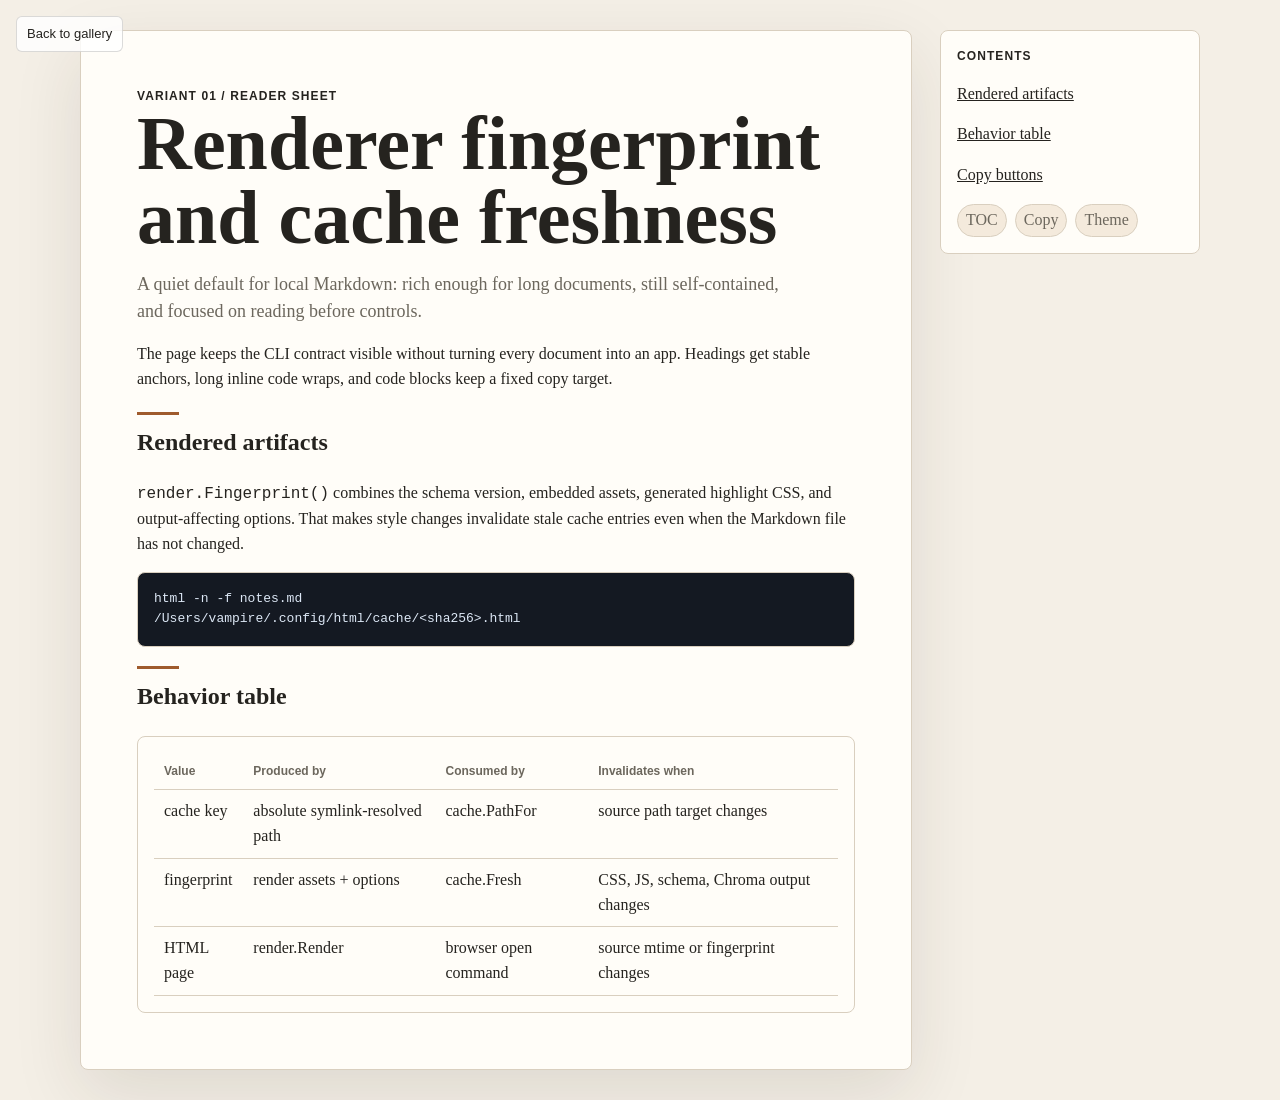
==== prototypes/examples/variant-01/index.html @ 4653a131 "feat: offline Markdown/stdin → self-contained HTML renderer Initial commit. CLI that renders a Markd" ====
<!doctype html>
<html lang="en">
<head>
  <meta charset="utf-8">
  <meta name="viewport" content="width=device-width, initial-scale=1">
  <meta name="generator" content="prototype-skill">
  <title>Variant 01 - Reader Sheet</title>
  <link rel="stylesheet" href="../../assets/prototype.css">
</head>
<body class="prototype v1">
  <a class="back" href="../../index.html">Back to gallery</a>
  <main class="doc-shell">
    <article class="article">
      <div class="eyebrow">Variant 01 / Reader Sheet</div>
      <h1 class="doc-title">Renderer fingerprint and cache freshness</h1>
      <p class="lead">A quiet default for local Markdown: rich enough for long documents, still self-contained, and focused on reading before controls.</p>
      <p>The page keeps the CLI contract visible without turning every document into an app. Headings get stable anchors, long inline code wraps, and code blocks keep a fixed copy target.</p>
      <h2>Rendered artifacts</h2>
      <p><code>render.Fingerprint()</code> combines the schema version, embedded assets, generated highlight CSS, and output-affecting options. That makes style changes invalidate stale cache entries even when the Markdown file has not changed.</p>
      <div class="code"><pre>html -n -f notes.md
/Users/vampire/.config/html/cache/&lt;sha256&gt;.html</pre></div>
      <h2>Behavior table</h2>
      <div class="table-box">
        <table class="data">
          <tr><th>Value</th><th>Produced by</th><th>Consumed by</th><th>Invalidates when</th></tr>
          <tr><td>cache key</td><td>absolute symlink-resolved path</td><td>cache.PathFor</td><td>source path target changes</td></tr>
          <tr><td>fingerprint</td><td>render assets + options</td><td>cache.Fresh</td><td>CSS, JS, schema, Chroma output changes</td></tr>
          <tr><td>HTML page</td><td>render.Render</td><td>browser open command</td><td>source mtime or fingerprint changes</td></tr>
        </table>
      </div>
    </article>
    <aside class="toc">
      <div class="toc-label">Contents</div>
      <p><a href="#rendered-artifacts">Rendered artifacts</a></p>
      <p><a href="#behavior-table">Behavior table</a></p>
      <p><a href="#copy-buttons">Copy buttons</a></p>
      <div class="badge-row"><span class="pill">TOC</span><span class="pill">Copy</span><span class="pill">Theme</span></div>
    </aside>
  </main>
</body>
</html>
---- prototypes/assets/prototype.css ----
*,
*::before,
*::after {
  box-sizing: border-box;
}

:root {
  color-scheme: light;
  --ink: #25231f;
  --muted: #6c675d;
  --paper: #fffdf8;
  --line: #ddd5c8;
  --soft: #f4efe6;
  --accent: #9f5b2d;
  --blue: #1664b5;
  --green: #24724b;
  --red: #a23a31;
  --shadow: 0 24px 70px rgba(41, 35, 26, 0.11);
  font-family: ui-serif, Georgia, Cambria, "Times New Roman", serif;
}

body {
  margin: 0;
  color: var(--ink);
  background: var(--bg, #f7f4ed);
  line-height: 1.55;
}

a {
  color: inherit;
}

code,
kbd,
.mono {
  font-family: ui-monospace, SFMono-Regular, "SF Mono", Menlo, Consolas, "Liberation Mono", monospace;
}

.selector {
  min-height: 100vh;
  padding: 42px clamp(18px, 4vw, 64px);
  background:
    linear-gradient(90deg, rgba(36, 31, 23, 0.04) 1px, transparent 1px),
    linear-gradient(180deg, #f8f4ec, #ece5d8);
  background-size: 52px 52px, auto;
}

.selector-shell {
  max-width: 1180px;
  margin: 0 auto;
}

.selector header {
  display: grid;
  grid-template-columns: minmax(0, 1fr) auto;
  gap: 28px;
  align-items: end;
  padding-bottom: 26px;
  border-bottom: 1px solid rgba(37, 35, 31, 0.18);
}

.eyebrow,
.meta-label,
.badge,
.toc-label {
  font-family: ui-sans-serif, -apple-system, BlinkMacSystemFont, "Segoe UI", sans-serif;
  font-size: 12px;
  font-weight: 750;
  letter-spacing: 0.09em;
  text-transform: uppercase;
}

.selector h1 {
  max-width: 760px;
  margin: 8px 0 0;
  font-size: clamp(40px, 7vw, 82px);
  line-height: 0.96;
  letter-spacing: 0;
}

.selector .summary {
  max-width: 470px;
  margin: 0;
  color: var(--muted);
  font-size: 17px;
}

.variant-grid {
  display: grid;
  grid-template-columns: repeat(3, minmax(0, 1fr));
  gap: 18px;
  margin-top: 30px;
}

.variant-card {
  min-height: 310px;
  display: flex;
  flex-direction: column;
  justify-content: space-between;
  padding: 20px;
  color: var(--card-ink, var(--ink));
  background: var(--card-bg, var(--paper));
  border: 1px solid var(--card-line, var(--line));
  border-radius: 8px;
  box-shadow: 0 14px 38px rgba(41, 35, 26, 0.08);
  text-decoration: none;
}

.variant-card h2 {
  margin: 12px 0 8px;
  font-size: 28px;
  line-height: 1.05;
  letter-spacing: 0;
}

.variant-card p {
  margin: 0;
  color: color-mix(in srgb, var(--card-ink, var(--ink)) 72%, transparent);
}

.mini-bars,
.mini-table,
.mini-doc,
.mini-board,
.mini-command,
.mini-map {
  height: 96px;
  border: 1px solid currentColor;
  border-radius: 6px;
  opacity: 0.72;
}

.mini-bars {
  background:
    linear-gradient(90deg, currentColor 0 18%, transparent 18% 24%, currentColor 24% 52%, transparent 52% 59%, currentColor 59% 82%, transparent 82%),
    linear-gradient(0deg, transparent 0 38%, currentColor 38% 42%, transparent 42% 61%, currentColor 61% 65%, transparent 65%);
}

.mini-table {
  background:
    linear-gradient(currentColor 0 1px, transparent 1px 33%, currentColor 33% calc(33% + 1px), transparent calc(33% + 1px) 66%, currentColor 66% calc(66% + 1px), transparent calc(66% + 1px)),
    linear-gradient(90deg, currentColor 0 1px, transparent 1px 36%, currentColor 36% calc(36% + 1px), transparent calc(36% + 1px) 70%, currentColor 70% calc(70% + 1px), transparent calc(70% + 1px));
}

.mini-doc {
  background:
    linear-gradient(currentColor 0 10px, transparent 10px 20px, currentColor 20px 25px, transparent 25px 38px, currentColor 38px 43px, transparent 43px),
    linear-gradient(90deg, transparent 0 70%, currentColor 70% 72%, transparent 72%);
}

.mini-board {
  background:
    linear-gradient(90deg, transparent 0 33%, currentColor 33% calc(33% + 1px), transparent calc(33% + 1px) 66%, currentColor 66% calc(66% + 1px), transparent calc(66% + 1px)),
    linear-gradient(currentColor 0 18px, transparent 18px);
}

.mini-command {
  background:
    radial-gradient(circle at 12px 18px, currentColor 0 4px, transparent 5px),
    linear-gradient(currentColor 0 8px, transparent 8px 20px, currentColor 20px 28px, transparent 28px 42px, currentColor 42px 50px, transparent 50px);
  background-size: 100% 100%, 74% 100%;
  background-position: 0 0, 42px 18px;
  background-repeat: no-repeat;
}

.mini-map {
  background:
    linear-gradient(135deg, transparent 0 23%, currentColor 23% 24%, transparent 24% 48%, currentColor 48% 49%, transparent 49%),
    radial-gradient(circle at 23% 34%, currentColor 0 6px, transparent 7px),
    radial-gradient(circle at 74% 62%, currentColor 0 6px, transparent 7px);
}

.ledger {
  width: 100%;
  margin-top: 32px;
  border-collapse: collapse;
  background: rgba(255, 253, 248, 0.72);
  border: 1px solid rgba(37, 35, 31, 0.16);
}

.ledger th,
.ledger td {
  padding: 10px 12px;
  border: 1px solid rgba(37, 35, 31, 0.12);
  text-align: left;
  vertical-align: top;
  font-size: 14px;
}

.ledger th {
  font-family: ui-sans-serif, -apple-system, BlinkMacSystemFont, "Segoe UI", sans-serif;
  font-size: 11px;
  letter-spacing: 0.08em;
  text-transform: uppercase;
}

.prototype {
  min-height: 100vh;
  padding: var(--page-pad, 30px);
}

.back {
  position: fixed;
  top: 16px;
  left: 16px;
  z-index: 10;
  padding: 7px 10px;
  font-family: ui-sans-serif, -apple-system, BlinkMacSystemFont, "Segoe UI", sans-serif;
  font-size: 13px;
  color: var(--back-ink, var(--ink));
  background: var(--back-bg, rgba(255, 255, 255, 0.82));
  border: 1px solid var(--back-line, rgba(0, 0, 0, 0.14));
  border-radius: 6px;
  text-decoration: none;
}

.doc-shell {
  max-width: var(--shell, 1120px);
  margin: 0 auto;
}

.doc-title {
  margin: 0;
  font-size: clamp(42px, 7vw, 76px);
  line-height: 0.98;
  letter-spacing: 0;
  overflow-wrap: anywhere;
}

.lead {
  max-width: 650px;
  margin: 16px 0 0;
  color: var(--muted);
  font-size: 18px;
}

.panel,
.article,
.card,
.toc,
.code,
.table-box {
  border: 1px solid var(--line);
  border-radius: 8px;
  background: var(--paper);
  min-width: 0;
  overflow-wrap: anywhere;
}

.panel,
.card,
.toc,
.table-box {
  padding: 16px;
}

.badge-row,
.toolbar,
.tabs,
.status-row {
  display: flex;
  flex-wrap: wrap;
  gap: 8px;
  align-items: center;
}

.badge,
.pill {
  display: inline-flex;
  align-items: center;
  min-height: 26px;
  padding: 3px 8px;
  border: 1px solid var(--line);
  border-radius: 999px;
  background: var(--soft);
  color: var(--muted);
  max-width: 100%;
  white-space: normal;
  overflow-wrap: anywhere;
}

.pill strong {
  color: var(--ink);
}

.code {
  overflow: hidden;
  background: var(--code-bg, #141922);
  color: var(--code-ink, #dce7f5);
}

.code pre {
  margin: 0;
  padding: 16px;
  overflow: auto;
}

.table-box {
  overflow-x: auto;
}

table.data {
  width: 100%;
  min-width: 660px;
  border-collapse: collapse;
}

.data th,
.data td {
  padding: 9px 10px;
  border-bottom: 1px solid var(--line);
  text-align: left;
  vertical-align: top;
  overflow-wrap: anywhere;
}

.data th {
  color: var(--muted);
  font-family: ui-sans-serif, -apple-system, BlinkMacSystemFont, "Segoe UI", sans-serif;
  font-size: 12px;
}

.metric-grid {
  display: grid;
  grid-template-columns: repeat(3, minmax(0, 1fr));
  gap: 10px;
}

.metric {
  padding: 12px;
  border: 1px solid var(--line);
  border-radius: 8px;
  background: var(--soft);
}

.metric b {
  display: block;
  font-size: 24px;
  line-height: 1;
}

.metric span {
  color: var(--muted);
  font-family: ui-sans-serif, -apple-system, BlinkMacSystemFont, "Segoe UI", sans-serif;
  font-size: 12px;
}

.v1 {
  --bg: #f4efe6;
  --paper: #fffdf8;
  --line: #d9cfbf;
  --soft: #f4eadc;
  --accent: #9f5b2d;
}

.v1 .doc-shell {
  display: grid;
  grid-template-columns: minmax(0, 1fr) 260px;
  gap: 28px;
}

.v1 .article {
  padding: clamp(24px, 5vw, 56px);
  box-shadow: var(--shadow);
}

.v1 .toc {
  position: sticky;
  top: 24px;
  align-self: start;
}

.v1 h2::before {
  content: "";
  display: block;
  width: 42px;
  height: 3px;
  margin-bottom: 9px;
  background: var(--accent);
}

.v2 {
  --bg: #10151c;
  --paper: #151c25;
  --ink: #e8edf4;
  --muted: #95a3b6;
  --line: #2d3847;
  --soft: #1e2936;
  --accent: #67b7ff;
  --code-bg: #0b1017;
  --code-ink: #e9f1fb;
  --back-bg: #151c25;
  --back-ink: #e8edf4;
  --back-line: #2d3847;
  font-family: ui-sans-serif, -apple-system, BlinkMacSystemFont, "Segoe UI", sans-serif;
}

.v2 .doc-shell {
  display: grid;
  grid-template-columns: 220px minmax(0, 1fr);
  gap: 18px;
}

.v2 .sidebar {
  position: sticky;
  top: 28px;
  align-self: start;
}

.v2 .article {
  padding: 24px;
}

.v2 .terminal-grid {
  display: grid;
  grid-template-columns: 1.2fr 0.8fr;
  gap: 14px;
  margin-top: 18px;
}

.v3 {
  --bg: #f0ece2;
  --paper: #fbf6e9;
  --line: #cfc5b0;
  --soft: #eee4d1;
  --accent: #3e6a58;
}

.v3 .doc-shell {
  max-width: 1180px;
}

.v3 .notebook {
  display: grid;
  grid-template-columns: minmax(0, 1fr) 320px;
  gap: 0;
  margin-top: 22px;
  border: 1px solid var(--line);
  border-radius: 8px;
  overflow: hidden;
  background: var(--paper);
}

.v3 .article {
  border: 0;
  border-right: 1px solid var(--line);
  border-radius: 0;
  padding: clamp(22px, 4vw, 44px);
}

.v3 .margin-notes {
  padding: 22px;
  background: var(--soft);
}

.note {
  margin-bottom: 14px;
  padding-bottom: 14px;
  border-bottom: 1px solid var(--line);
}

.v4 {
  --bg: #eef2f7;
  --paper: #ffffff;
  --line: #d3dbe6;
  --soft: #f5f8fc;
  --accent: #285f9f;
  font-family: ui-sans-serif, -apple-system, BlinkMacSystemFont, "Segoe UI", sans-serif;
}

.v4 .docs-frame {
  display: grid;
  grid-template-columns: 250px minmax(0, 1fr) 270px;
  gap: 16px;
  margin-top: 24px;
}

.v4 .article {
  padding: 28px;
}

.v4 .rail {
  position: sticky;
  top: 24px;
  align-self: start;
}

.v5 {
  --bg: #f6f6f3;
  --paper: #ffffff;
  --line: #d6d6ce;
  --soft: #efefe8;
  --accent: #7a4637;
  font-family: ui-sans-serif, -apple-system, BlinkMacSystemFont, "Segoe UI", sans-serif;
}

.v5 .review-board {
  display: grid;
  grid-template-columns: 1fr 1fr;
  gap: 16px;
  margin-top: 22px;
}

.finding {
  padding: 14px;
  border: 1px solid var(--line);
  border-left: 5px solid var(--accent);
  border-radius: 8px;
  background: var(--paper);
}

.v6 {
  --bg: #15130f;
  --paper: #f5eee1;
  --ink: #211d17;
  --muted: #6f6252;
  --line: #d6c6ad;
  --soft: #eadcc4;
  --accent: #bd6235;
}

.v6 .stage {
  min-height: calc(100vh - 60px);
  display: grid;
  grid-template-rows: auto 1fr auto;
  gap: 24px;
  padding: clamp(22px, 5vw, 56px);
  background:
    linear-gradient(90deg, rgba(189, 98, 53, 0.12) 1px, transparent 1px),
    var(--paper);
  background-size: 46px 46px;
  border-radius: 8px;
}

.v6 .hero-grid {
  display: grid;
  grid-template-columns: minmax(0, 1fr) 360px;
  gap: 28px;
  align-items: start;
}

.v6 .doc-title {
  font-size: clamp(50px, 10vw, 112px);
}

.flow {
  display: grid;
  grid-template-columns: repeat(4, minmax(0, 1fr));
  gap: 10px;
}

@media (max-width: 920px) {
  .selector header,
  .v1 .doc-shell,
  .v2 .doc-shell,
  .v2 .terminal-grid,
  .v3 .notebook,
  .v4 .docs-frame,
  .v5 .review-board,
  .v6 .hero-grid {
    grid-template-columns: 1fr;
  }

  .variant-grid {
    grid-template-columns: 1fr;
  }

  .v1 .toc,
  .v2 .sidebar,
  .v4 .rail {
    position: static;
  }

  .metric-grid,
  .flow {
    grid-template-columns: 1fr;
  }

  .prototype {
    padding: 12px;
  }

  .back {
    position: static;
    display: inline-flex;
    margin-bottom: 12px;
  }
}
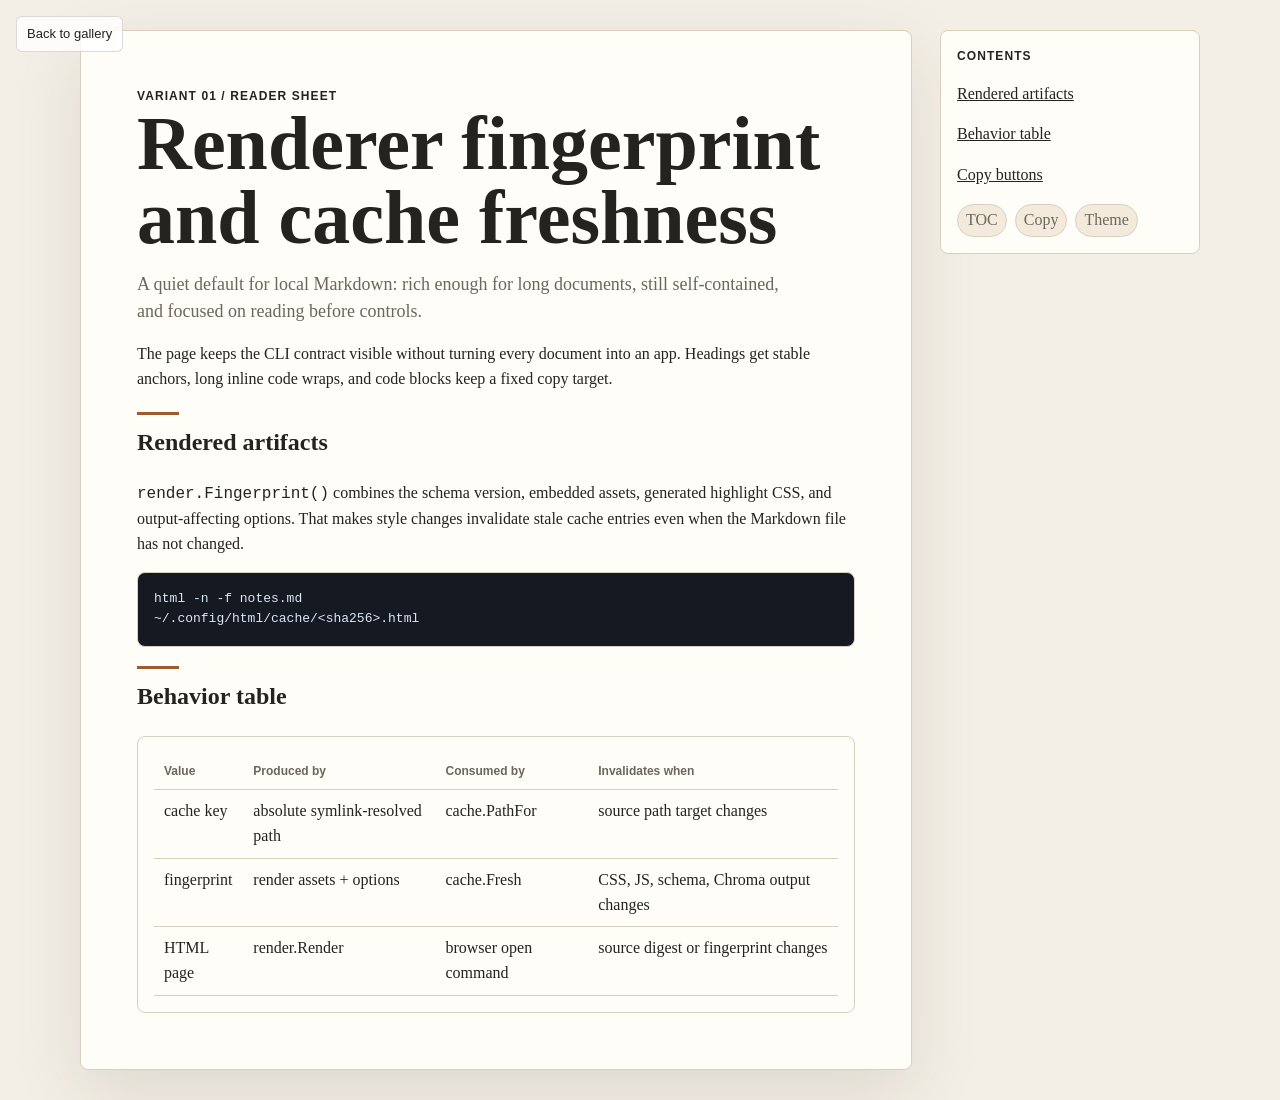
==== commit 2b30ac1c: "chore: release v0.1.0" ====
--- a/prototypes/examples/variant-01/index.html
+++ b/prototypes/examples/variant-01/index.html
@@ -18,14 +18,14 @@
       <h2>Rendered artifacts</h2>
       <p><code>render.Fingerprint()</code> combines the schema version, embedded assets, generated highlight CSS, and output-affecting options. That makes style changes invalidate stale cache entries even when the Markdown file has not changed.</p>
       <div class="code"><pre>html -n -f notes.md
-/Users/vampire/.config/html/cache/&lt;sha256&gt;.html</pre></div>
+~/.config/html/cache/&lt;sha256&gt;.html</pre></div>
       <h2>Behavior table</h2>
       <div class="table-box">
         <table class="data">
           <tr><th>Value</th><th>Produced by</th><th>Consumed by</th><th>Invalidates when</th></tr>
           <tr><td>cache key</td><td>absolute symlink-resolved path</td><td>cache.PathFor</td><td>source path target changes</td></tr>
           <tr><td>fingerprint</td><td>render assets + options</td><td>cache.Fresh</td><td>CSS, JS, schema, Chroma output changes</td></tr>
-          <tr><td>HTML page</td><td>render.Render</td><td>browser open command</td><td>source mtime or fingerprint changes</td></tr>
+          <tr><td>HTML page</td><td>render.Render</td><td>browser open command</td><td>source digest or fingerprint changes</td></tr>
         </table>
       </div>
     </article>
@@ -39,4 +39,3 @@
   </main>
 </body>
 </html>
-
